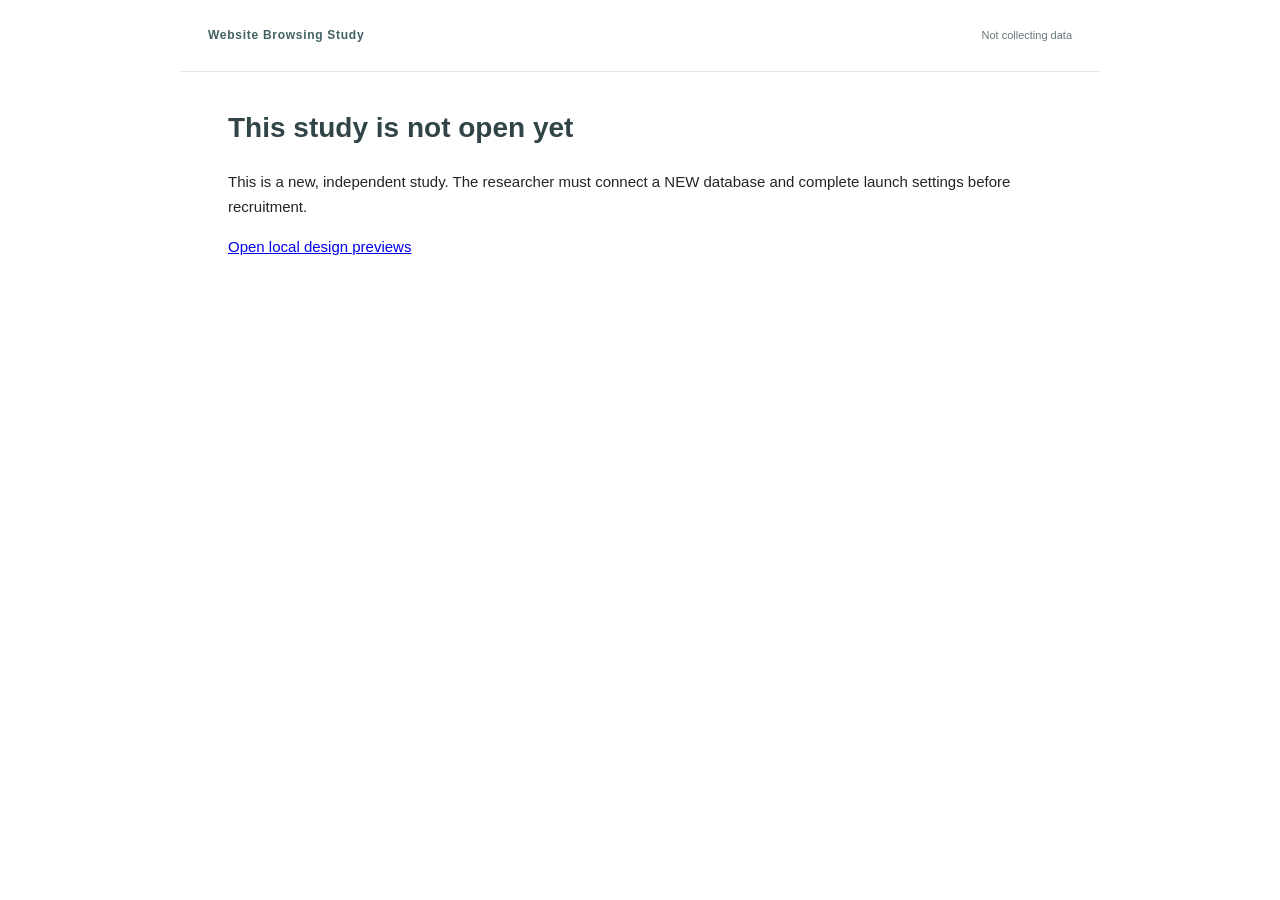
==== index.html @ c100ba01 "Add files via upload" ====
<!doctype html>
<html lang="en"><head><meta charset="utf-8"><meta name="viewport" content="width=device-width,initial-scale=1"><meta name="color-scheme" content="light"><meta name="robots" content="noindex,nofollow"><meta name="study-protocol" content="ameline-pilot2-pl1-pl3-20261017-p01"><title>Website Browsing Study</title><link rel="stylesheet" href="css/main.css"><script defer src="config.js"></script><script defer src="js/content.js"></script><script defer src="js/questions.js"></script><script defer src="js/trace.js"></script><script defer src="js/store.js"></script><script defer src="js/study.js"></script></head><body><div id="app"><p style="margin:40px">Loading the study interface…</p></div><noscript>Please enable JavaScript to use this study, or contact the researcher.</noscript></body></html>
---- css/main.css ----
/* Simple reference-matched presentation. No web-font download, reveal, timer or condition-specific styling. */
:root{--ink:#262422;--muted:#706a63;--line:#e5e0d8;--paper:#fff;--header:106px;--serif:Georgia,'Times New Roman',serif;--sans:Arial,'Helvetica Neue',sans-serif;color-scheme:light;scroll-padding-top:var(--header);font-family:var(--sans);color:var(--ink);background:#fff}
*{box-sizing:border-box}body{margin:0;font-size:15px;line-height:1.65}button,input,textarea{font:inherit;color:inherit}button{cursor:pointer}button:disabled{cursor:wait;opacity:.6}button:focus-visible,a:focus-visible,input:focus-visible,summary:focus-visible{outline:2px solid #846749;outline-offset:4px}button{border-radius:0}img{display:block;max-width:100%}[hidden]{display:none!important}h1,h2,h3,p{margin:0}h1,h2,h3{font-family:var(--serif);font-weight:400}p+p{margin-top:12px}.stimulus{min-height:100vh}.site-header{height:var(--header);background:#fff;border-bottom:1px solid var(--line);position:sticky;top:0;z-index:20;display:flex;flex-direction:column;align-items:center;justify-content:center;gap:14px}.wordmark{font-family:var(--serif);letter-spacing:.19em;font-size:24px;background:none;border:0;padding:0 0 0 .19em;line-height:1.1}.site-nav{display:flex;gap:34px;align-items:center}.site-nav button{font-size:10px;font-weight:600;letter-spacing:.12em;border:0;background:none;padding:4px 2px}.site-main{width:min(100%,1060px);margin:auto}.primary,.secondary{display:inline-flex;align-items:center;justify-content:center;gap:24px;min-height:43px;min-width:132px;padding:11px 26px;background:#282623;color:#fff;border:1px solid #282623;font-size:11px;letter-spacing:.12em;text-transform:uppercase;line-height:1.5}.light{background:#fff;color:#39332b;border:0}.secondary{background:#fff;color:#282623;border-color:#9b9184}.text-button{border:0;background:none;text-decoration:underline;text-underline-offset:4px;padding:6px;font-size:13px}.module{scroll-margin-top:var(--header);position:relative}.home{height:548px;display:grid;grid-template-columns:51% 49%;background:#ab957d;overflow:hidden}.hero-photo{height:548px;overflow:hidden;background:#ac967e}.hero-photo img{width:100%;height:100%;object-fit:contain;object-position:center}.hero-copy{padding:55px 36px 40px;display:flex;flex-direction:column;justify-content:center;align-items:center;text-align:center;color:#fff;background:linear-gradient(90deg,#ac967e,#a48d74)}.hero-copy h1{font-size:49px;line-height:1.04;letter-spacing:.025em;margin-bottom:22px}.hero-copy p{font-family:var(--serif);font-size:21px;max-width:245px;line-height:1.28;margin-bottom:34px}.collection{height:548px;overflow:hidden;background:#d9d1c6;display:flex;flex-direction:column}.collection-copy{text-align:center;display:flex;flex-direction:column;align-items:center;justify-content:center;min-height:310px;padding:44px 30px 36px;background:#c6bbaa;color:#fff}.collection-copy h2{font-size:39px;margin-bottom:18px;line-height:1.15}.collection-copy p{font-family:var(--serif);font-size:18px;line-height:1.42;max-width:455px;margin-bottom:25px}.collection-photo{height:238px;width:100%;overflow:hidden}.collection-photo img{width:100%;height:100%;object-fit:cover;object-position:50% 45%}.products{padding:46px 34px 52px;display:grid;grid-template-columns:140px minmax(0,1fr);gap:28px;min-height:730px;background:#fff}.categories{padding-top:60px;font-size:11px;line-height:2.9}.categories p{font-size:10px;font-weight:bold;letter-spacing:.06em}.categories span{display:block;color:#67625a}.product-area h2{text-align:center;font-size:27px;line-height:1.2;margin-bottom:25px}.product-grid{display:grid;grid-template-columns:1fr 1fr;gap:26px 20px;max-width:604px;margin:auto}.product-card{border:0;background:none;padding:0;text-align:left;display:block;width:100%}.product-photo{display:block;aspect-ratio:1.15;background:#ece9e3;overflow:hidden}.product-photo img{height:100%;width:100%;object-fit:contain}.product-name{display:block;font-family:var(--serif);font-size:17px;margin-top:9px;line-height:1.35}.product-color{display:block;font-size:12px;line-height:1.5;color:var(--muted);margin-top:2px}.pdp{display:grid;grid-template-columns:minmax(0,1.08fr) minmax(0,1fr);gap:50px;align-items:start;padding:46px 44px 55px;min-height:660px}.pdp-photo{background:#ebe7e0}.pdp-photo img{width:100%;max-height:566px;object-fit:contain}.pdp-info{padding:10px 0}.pdp-info h1{font-size:31px;line-height:1.2;margin-bottom:24px}.pdp-description{font-family:var(--serif);font-size:20px;line-height:1.35;max-width:285px;margin-bottom:22px}.color-label{font-size:12px;color:var(--muted);margin-bottom:13px}.swatches{display:flex;gap:15px;margin:0 0 27px}.swatch{height:29px;width:29px;border-radius:50%;border:1px solid #a49889;padding:0}.swatch[aria-pressed=true]{outline:1px solid #34302a;outline-offset:4px}.add-selection{width:100%;margin-bottom:20px}.bag-notice{font-size:12px;padding-bottom:13px}.pdp-info details{border-top:1px solid var(--line)}.pdp-info details:last-of-type{border-bottom:1px solid var(--line)}summary{cursor:pointer;list-style:none}summary::-webkit-details-marker{display:none}.pdp-info summary{font-family:var(--serif);font-size:15px;padding:12px 0;display:flex;justify-content:space-between}.pdp-info summary:after{content:'+'}.pdp-info details[open] summary:after{content:'−'}.pdp-info details p{font-size:13px;color:var(--muted);padding:0 0 16px}.study-next{margin-top:25px}.study-next .secondary{width:100%}.site-footer{max-width:1060px;margin:auto;border-top:1px solid #eee9e2;text-align:center;font-size:10px;color:#8f877b;letter-spacing:.1em;padding:15px}
/* Research forms are not the brand stimulus. No product images on questionnaire pages. */
.preview-banner{background:#f2eadc;border-bottom:1px solid #ded0bb;text-align:center;color:#675139;padding:9px 14px;font-size:12px}.study-top{height:72px;max-width:920px;margin:auto;display:flex;align-items:center;justify-content:space-between;padding:0 28px;border-bottom:1px solid #e4e8e8}.study-top strong{font-size:12px;letter-spacing:.06em;color:#436064}.study-top span{font-size:11px;color:#677579}.study-shell{max-width:880px;margin:auto;padding:38px 28px 72px}.study-shell h1{font-family:var(--sans);font-weight:600;font-size:28px;line-height:1.25;margin-bottom:25px;color:#314448}.study-shell h2{font-family:var(--sans);font-size:17px;font-weight:600;line-height:1.4;margin:27px 0 10px}.study-shell p{line-height:1.65;margin-bottom:15px}.choice{display:flex;gap:11px;align-items:center;padding:9px 0;line-height:1.4}.choice input{accent-color:#405e61;width:17px;height:17px}.input-label{display:block;font-weight:600;margin:18px 0 8px}input[type=text],input[type=number],textarea{padding:10px 12px;border:1px solid #bec6c7;background:white;max-width:100%;font-size:15px}input[type=text],textarea{width:100%}textarea{min-height:100px}.info-box{background:#f5f7f7;padding:18px 20px;margin:21px 0}.info-box p:last-child{margin-bottom:0}.actions{display:flex;justify-content:space-between;gap:16px;margin-top:30px;flex-wrap:wrap}.study-shell .primary{background:#3f5c5f;border-color:#3f5c5f;letter-spacing:.025em;font-weight:bold;text-transform:none;font-size:13px}.study-shell .secondary{letter-spacing:0;text-transform:none;font-size:13px}.msg{font-size:13px;color:#706656;min-height:23px;margin-top:16px!important}.msg.error{color:#963b31}.msg.ok{color:#426449}.target-text{border-left:3px solid #bdcaca;padding:6px 18px;margin:20px 0 22px}.target-text strong{font-size:18px;display:block;margin-bottom:4px}.target-text span{font-size:14px;display:block}.scale-caption{font-size:12px;color:#52676a;margin:10px 0 13px!important}.matrix{width:100%;border-collapse:collapse;table-layout:fixed}.matrix th{font-weight:400;font-size:12px;background:#eaf0f0;padding:8px 4px}.matrix th:first-child{text-align:left;width:57%;padding-left:11px}.matrix th:not(:first-child){width:6.1428%}.matrix td{border-bottom:1px solid #d9e1e1;padding:11px 4px;vertical-align:middle}.matrix td:first-child{padding-left:11px;padding-right:13px;font-size:14px;line-height:1.5}.matrix tr:nth-child(even) td{background:#f7f9f9}.matrix td label{display:flex;align-items:center;justify-content:center;min-height:32px;cursor:pointer}.matrix input{margin:0;width:17px;height:17px;accent-color:#405e61}.matrix .clear-answer{font:11px var(--sans);color:#61777a;background:none;border:0;text-decoration:underline;display:block;padding:3px 0 0}.wtp-row{display:flex;align-items:center;gap:13px;flex-wrap:wrap}.wtp-row input[type=number]{width:180px}.wtp-help{font-size:13px;color:#53696b}.technical-link{position:fixed;right:15px;bottom:12px;border:1px solid #ddd5cb;background:#ffffffed;font-size:11px;padding:6px 10px;z-index:40}.preview-tool{position:fixed;left:14px;bottom:12px;z-index:45;background:#fff;border:1px solid #d1c4b3;font-size:12px;max-width:265px}.preview-tool summary{padding:6px 10px}.preview-tool div{padding:9px 12px;border-top:1px solid #ddd}.dialog-overlay{position:fixed;inset:0;background:#0004;display:flex;align-items:center;justify-content:center;z-index:60;padding:25px}.dialog-panel{background:#fff;max-width:590px;width:100%;padding:30px}.dialog-panel h2{font-size:26px;margin-bottom:15px}.dialog-panel .actions{gap:8px}.privacy-notice{margin-top:10px}.privacy-notice summary{font-size:13px;text-decoration:underline;color:#435d62}.privacy-notice div{font-size:13px;padding-top:12px}.optional-hint{font-size:12px;color:#6c7b7c}
@media(max-width:700px){:root{--header:96px}.site-nav{gap:30px}.wordmark{font-size:23px}.home{height:490px;grid-template-columns:46% 54%}.hero-photo{height:490px}.hero-copy{padding:30px 14px}.hero-copy h1{font-size:29px}.hero-copy p{font-size:17px}.primary{padding:10px 15px;min-width:110px;gap:12px}.collection{height:490px}.collection-copy{min-height:290px;padding:34px 25px}.collection-copy h2{font-size:31px}.collection-copy p{font-size:17px}.collection-photo{height:200px}.products{padding:30px 18px;grid-template-columns:1fr;gap:15px;min-height:600px}.categories{padding:0;display:flex;align-items:center;gap:17px;line-height:1.4}.categories span{font-size:10px}.categories span:last-child{display:none}.product-area h2{font-size:25px;margin-bottom:19px}.product-grid{gap:24px 14px}.product-photo{aspect-ratio:.95}.product-name{font-size:16px}.pdp{grid-template-columns:1fr;padding:24px 22px 70px;gap:26px}.pdp-photo{max-width:370px;margin:auto}.pdp-info{padding:0}.pdp-info h1{font-size:29px}.pdp-description{max-width:none}.study-shell{padding:27px 17px 68px}.study-shell h1{font-size:24px}.study-top{padding:0 17px}.study-top strong{font-size:10px}.study-top span{font-size:10px}.matrix thead{position:absolute;width:1px;height:1px;overflow:hidden;clip:rect(0,0,0,0)}.matrix tbody{display:block}.matrix tr{display:grid;grid-template-columns:repeat(7,1fr);padding:11px 0;border-top:1px solid #dce4e4}.matrix td{border:0;padding:7px 0}.matrix td:first-child{grid-column:1/-1;padding:4px 2px 10px}.matrix td label{flex-direction:column;gap:6px}.matrix td:not(:first-child) label:after{content:attr(data-label);font-size:12px}.matrix tr:nth-child(even) td{background:none}.matrix tr:nth-child(even){background:#f7f9f9}.wtp-row{gap:10px}.target-text strong{font-size:17px}.dialog-panel{padding:22px}.dialog-panel .primary,.dialog-panel .secondary{font-size:10px}}
@media(prefers-reduced-motion:reduce){*{scroll-behavior:auto!important}}
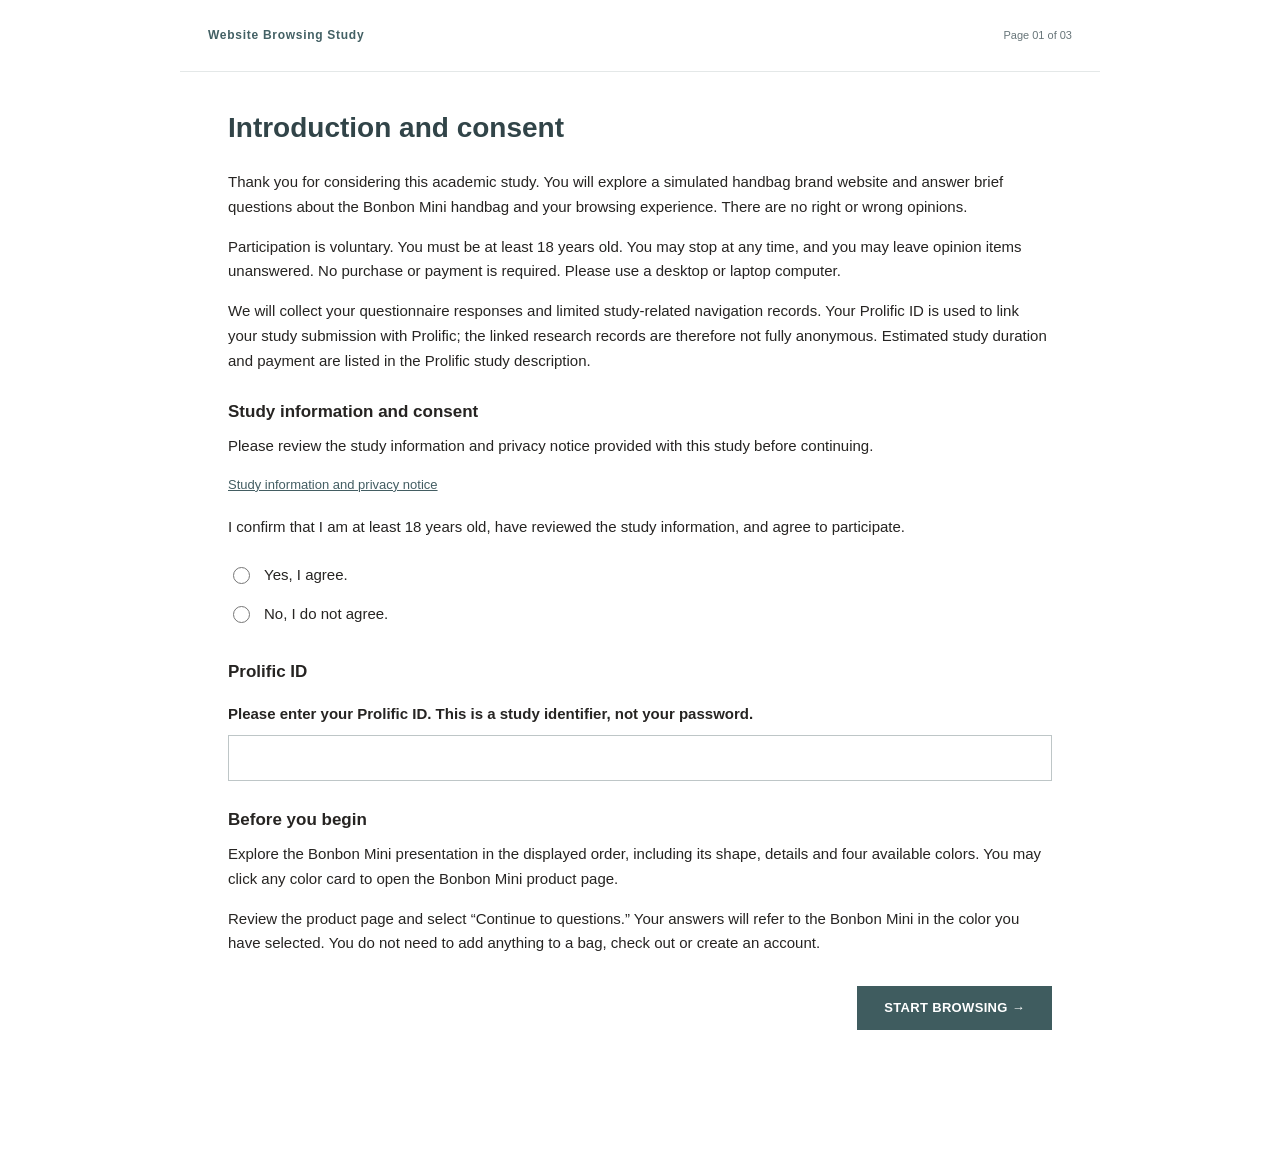
==== commit 82fabc25: "Add files via upload" ====
--- a/index.html
+++ b/index.html
@@ -1,2 +1,37 @@
 <!doctype html>
-<html lang="en"><head><meta charset="utf-8"><meta name="viewport" content="width=device-width,initial-scale=1"><meta name="color-scheme" content="light"><meta name="robots" content="noindex,nofollow"><meta name="study-protocol" content="ameline-pilot2-pl1-pl3-20261017-p01"><title>Website Browsing Study</title><link rel="stylesheet" href="css/main.css"><script defer src="config.js"></script><script defer src="js/content.js"></script><script defer src="js/questions.js"></script><script defer src="js/trace.js"></script><script defer src="js/store.js"></script><script defer src="js/study.js"></script></head><body><div id="app"><p style="margin:40px">Loading the study interface…</p></div><noscript>Please enable JavaScript to use this study, or contact the researcher.</noscript></body></html>
+<html lang="en">
+<head>
+<meta charset="utf-8"><meta name="viewport" content="width=device-width,initial-scale=1">
+<meta name="color-scheme" content="light"><meta name="robots" content="noindex,nofollow">
+<meta name="study-protocol" content="ameline-pilot2-pl1-pl3-20261017-p01">
+<meta name="entry-update" content="entryfix-20261018-01">
+<title>Website Browsing Study</title>
+<link rel="stylesheet" href="css/main.css?v=entryfix-20261018-01">
+<script>
+// No backend request is sent by this loader. It reports missing/mixed static files.
+(function(){
+ const failed=[];
+ window.addEventListener('error',function(e){if(e.target&&e.target.tagName==='SCRIPT')failed.push(e.target.getAttribute('src')||'script');},true);
+ window.addEventListener('load',function(){
+  // The application diagnostics is the final init marker; do not send or display credentials.
+  if(typeof window.STUDY_DIAGNOSTICS==='function'&&window.STUDY_DIAGNOSTICS().entryRevision==='entryfix-20261018-01')return;
+  const app=document.getElementById('app');if(!app)return;
+  app.replaceChildren();
+  const main=document.createElement('main');main.style.cssText='max-width:900px;margin:50px auto;padding:24px;font:17px/1.7 system-ui';
+  const h=document.createElement('h1');h.textContent='The website update is incomplete';main.append(h);
+  const p=document.createElement('p');p.textContent='Some website files could not be loaded or belong to another update. Please contact the researcher. This is not evidence of a database failure.';main.append(p);
+  const a=document.createElement('a');a.href='deployment-check.html';a.textContent='Researcher: check the upload';main.append(a);
+  if(failed.length){const pre=document.createElement('pre');pre.style.whiteSpace='pre-wrap';pre.textContent='Files not loaded: '+failed.join(', ');main.append(pre);}
+  app.append(main);
+ });
+})();
+</script>
+<script defer src="config.js?v=entryfix-20261018-01"></script>
+<script defer src="js/content.js?v=entryfix-20261018-01"></script>
+<script defer src="js/questions.js?v=entryfix-20261018-01"></script>
+<script defer src="js/trace.js?v=entryfix-20261018-01"></script>
+<script defer src="js/store.js?v=entryfix-20261018-01"></script>
+<script defer src="js/study.js?v=entryfix-20261018-01"></script>
+</head>
+<body><div id="app"><p style="margin:40px">Loading the study interface…</p></div><noscript>Please enable JavaScript to use this study, or contact the researcher.</noscript></body>
+</html>
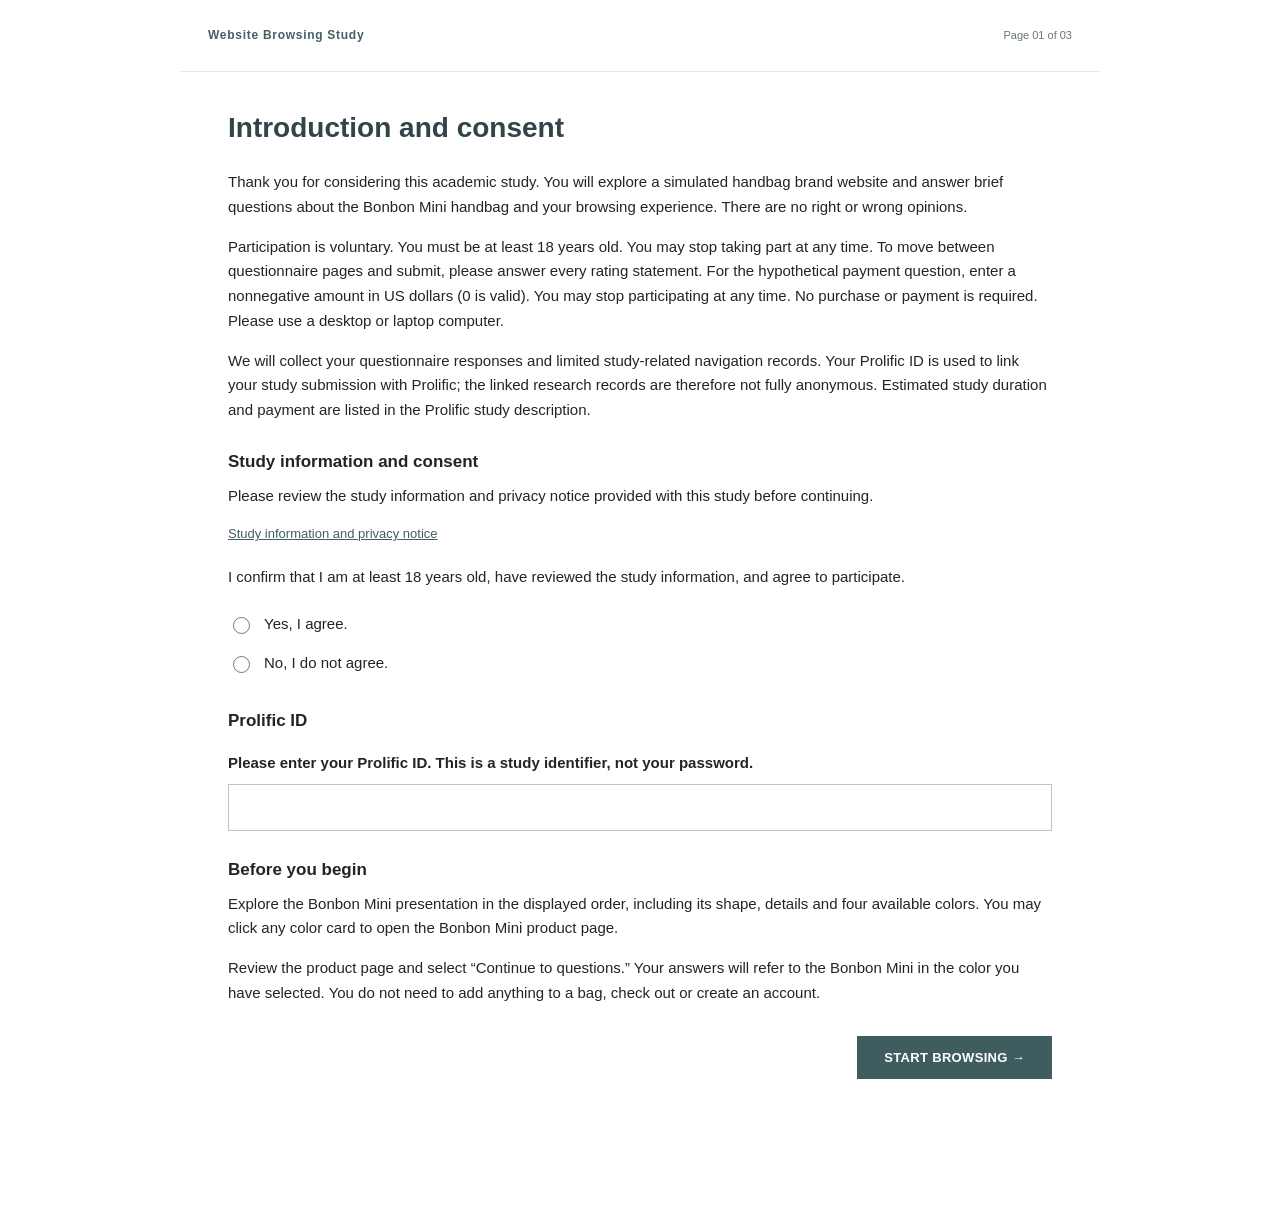
==== commit 200f9c35: "Add files via upload" ====
--- a/index.html
+++ b/index.html
@@ -4,9 +4,9 @@
 <meta charset="utf-8"><meta name="viewport" content="width=device-width,initial-scale=1">
 <meta name="color-scheme" content="light"><meta name="robots" content="noindex,nofollow">
 <meta name="study-protocol" content="ameline-pilot2-pl1-pl3-20261017-p01">
-<meta name="entry-update" content="entryfix-20261018-01">
+<meta name="entry-update" content="wtp-required-20261019-02">
 <title>Website Browsing Study</title>
-<link rel="stylesheet" href="css/main.css?v=entryfix-20261018-01">
+<link rel="stylesheet" href="css/main.css?v=wtp-required-20261019-02">
 <script>
 // No backend request is sent by this loader. It reports missing/mixed static files.
 (function(){
@@ -14,7 +14,7 @@
  window.addEventListener('error',function(e){if(e.target&&e.target.tagName==='SCRIPT')failed.push(e.target.getAttribute('src')||'script');},true);
  window.addEventListener('load',function(){
   // The application diagnostics is the final init marker; do not send or display credentials.
-  if(typeof window.STUDY_DIAGNOSTICS==='function'&&window.STUDY_DIAGNOSTICS().entryRevision==='entryfix-20261018-01')return;
+  if(typeof window.STUDY_DIAGNOSTICS==='function'&&window.STUDY_DIAGNOSTICS().entryRevision==='wtp-required-20261019-02')return;
   const app=document.getElementById('app');if(!app)return;
   app.replaceChildren();
   const main=document.createElement('main');main.style.cssText='max-width:900px;margin:50px auto;padding:24px;font:17px/1.7 system-ui';
@@ -26,12 +26,12 @@
  });
 })();
 </script>
-<script defer src="config.js?v=entryfix-20261018-01"></script>
-<script defer src="js/content.js?v=entryfix-20261018-01"></script>
-<script defer src="js/questions.js?v=entryfix-20261018-01"></script>
-<script defer src="js/trace.js?v=entryfix-20261018-01"></script>
-<script defer src="js/store.js?v=entryfix-20261018-01"></script>
-<script defer src="js/study.js?v=entryfix-20261018-01"></script>
+<script defer src="config.js?v=wtp-required-20261019-02"></script>
+<script defer src="js/content.js?v=wtp-required-20261019-02"></script>
+<script defer src="js/questions.js?v=wtp-required-20261019-02"></script>
+<script defer src="js/trace.js?v=wtp-required-20261019-02"></script>
+<script defer src="js/store.js?v=wtp-required-20261019-02"></script>
+<script defer src="js/study.js?v=wtp-required-20261019-02"></script>
 </head>
 <body><div id="app"><p style="margin:40px">Loading the study interface…</p></div><noscript>Please enable JavaScript to use this study, or contact the researcher.</noscript></body>
 </html>
--- a/css/main.css
+++ b/css/main.css
@@ -5,3 +5,12 @@
 .preview-banner{background:#f2eadc;border-bottom:1px solid #ded0bb;text-align:center;color:#675139;padding:9px 14px;font-size:12px}.study-top{height:72px;max-width:920px;margin:auto;display:flex;align-items:center;justify-content:space-between;padding:0 28px;border-bottom:1px solid #e4e8e8}.study-top strong{font-size:12px;letter-spacing:.06em;color:#436064}.study-top span{font-size:11px;color:#677579}.study-shell{max-width:880px;margin:auto;padding:38px 28px 72px}.study-shell h1{font-family:var(--sans);font-weight:600;font-size:28px;line-height:1.25;margin-bottom:25px;color:#314448}.study-shell h2{font-family:var(--sans);font-size:17px;font-weight:600;line-height:1.4;margin:27px 0 10px}.study-shell p{line-height:1.65;margin-bottom:15px}.choice{display:flex;gap:11px;align-items:center;padding:9px 0;line-height:1.4}.choice input{accent-color:#405e61;width:17px;height:17px}.input-label{display:block;font-weight:600;margin:18px 0 8px}input[type=text],input[type=number],textarea{padding:10px 12px;border:1px solid #bec6c7;background:white;max-width:100%;font-size:15px}input[type=text],textarea{width:100%}textarea{min-height:100px}.info-box{background:#f5f7f7;padding:18px 20px;margin:21px 0}.info-box p:last-child{margin-bottom:0}.actions{display:flex;justify-content:space-between;gap:16px;margin-top:30px;flex-wrap:wrap}.study-shell .primary{background:#3f5c5f;border-color:#3f5c5f;letter-spacing:.025em;font-weight:bold;text-transform:none;font-size:13px}.study-shell .secondary{letter-spacing:0;text-transform:none;font-size:13px}.msg{font-size:13px;color:#706656;min-height:23px;margin-top:16px!important}.msg.error{color:#963b31}.msg.ok{color:#426449}.target-text{border-left:3px solid #bdcaca;padding:6px 18px;margin:20px 0 22px}.target-text strong{font-size:18px;display:block;margin-bottom:4px}.target-text span{font-size:14px;display:block}.scale-caption{font-size:12px;color:#52676a;margin:10px 0 13px!important}.matrix{width:100%;border-collapse:collapse;table-layout:fixed}.matrix th{font-weight:400;font-size:12px;background:#eaf0f0;padding:8px 4px}.matrix th:first-child{text-align:left;width:57%;padding-left:11px}.matrix th:not(:first-child){width:6.1428%}.matrix td{border-bottom:1px solid #d9e1e1;padding:11px 4px;vertical-align:middle}.matrix td:first-child{padding-left:11px;padding-right:13px;font-size:14px;line-height:1.5}.matrix tr:nth-child(even) td{background:#f7f9f9}.matrix td label{display:flex;align-items:center;justify-content:center;min-height:32px;cursor:pointer}.matrix input{margin:0;width:17px;height:17px;accent-color:#405e61}.matrix .clear-answer{font:11px var(--sans);color:#61777a;background:none;border:0;text-decoration:underline;display:block;padding:3px 0 0}.wtp-row{display:flex;align-items:center;gap:13px;flex-wrap:wrap}.wtp-row input[type=number]{width:180px}.wtp-help{font-size:13px;color:#53696b}.technical-link{position:fixed;right:15px;bottom:12px;border:1px solid #ddd5cb;background:#ffffffed;font-size:11px;padding:6px 10px;z-index:40}.preview-tool{position:fixed;left:14px;bottom:12px;z-index:45;background:#fff;border:1px solid #d1c4b3;font-size:12px;max-width:265px}.preview-tool summary{padding:6px 10px}.preview-tool div{padding:9px 12px;border-top:1px solid #ddd}.dialog-overlay{position:fixed;inset:0;background:#0004;display:flex;align-items:center;justify-content:center;z-index:60;padding:25px}.dialog-panel{background:#fff;max-width:590px;width:100%;padding:30px}.dialog-panel h2{font-size:26px;margin-bottom:15px}.dialog-panel .actions{gap:8px}.privacy-notice{margin-top:10px}.privacy-notice summary{font-size:13px;text-decoration:underline;color:#435d62}.privacy-notice div{font-size:13px;padding-top:12px}.optional-hint{font-size:12px;color:#6c7b7c}
 @media(max-width:700px){:root{--header:96px}.site-nav{gap:30px}.wordmark{font-size:23px}.home{height:490px;grid-template-columns:46% 54%}.hero-photo{height:490px}.hero-copy{padding:30px 14px}.hero-copy h1{font-size:29px}.hero-copy p{font-size:17px}.primary{padding:10px 15px;min-width:110px;gap:12px}.collection{height:490px}.collection-copy{min-height:290px;padding:34px 25px}.collection-copy h2{font-size:31px}.collection-copy p{font-size:17px}.collection-photo{height:200px}.products{padding:30px 18px;grid-template-columns:1fr;gap:15px;min-height:600px}.categories{padding:0;display:flex;align-items:center;gap:17px;line-height:1.4}.categories span{font-size:10px}.categories span:last-child{display:none}.product-area h2{font-size:25px;margin-bottom:19px}.product-grid{gap:24px 14px}.product-photo{aspect-ratio:.95}.product-name{font-size:16px}.pdp{grid-template-columns:1fr;padding:24px 22px 70px;gap:26px}.pdp-photo{max-width:370px;margin:auto}.pdp-info{padding:0}.pdp-info h1{font-size:29px}.pdp-description{max-width:none}.study-shell{padding:27px 17px 68px}.study-shell h1{font-size:24px}.study-top{padding:0 17px}.study-top strong{font-size:10px}.study-top span{font-size:10px}.matrix thead{position:absolute;width:1px;height:1px;overflow:hidden;clip:rect(0,0,0,0)}.matrix tbody{display:block}.matrix tr{display:grid;grid-template-columns:repeat(7,1fr);padding:11px 0;border-top:1px solid #dce4e4}.matrix td{border:0;padding:7px 0}.matrix td:first-child{grid-column:1/-1;padding:4px 2px 10px}.matrix td label{flex-direction:column;gap:6px}.matrix td:not(:first-child) label:after{content:attr(data-label);font-size:12px}.matrix tr:nth-child(even) td{background:none}.matrix tr:nth-child(even){background:#f7f9f9}.wtp-row{gap:10px}.target-text strong{font-size:17px}.dialog-panel{padding:22px}.dialog-panel .primary,.dialog-panel .secondary{font-size:10px}}
 @media(prefers-reduced-motion:reduce){*{scroll-behavior:auto!important}}
+
+/* Pilot 2 mandatory-response protocol: unmistakable per-item and WTP feedback. */
+.required-star{color:#9b3b32;font-weight:700}
+.required-note{background:#edf4f4;border-left:3px solid #426668;padding:11px 14px;font-size:14px;margin:12px 0 22px}
+.validation-message{background:#fff1ef;color:#90352e;border-left:4px solid #b95043;padding:14px 16px;margin:0 0 24px;font-weight:600}
+.matrix tr.question-missing td{background:#fff2ef!important}
+.matrix tr.question-missing td:first-child:after{content:' Required — please select 1–7';display:block;color:#93372c;font-size:12px;font-weight:600;margin-top:5px}
+.wtp-row.question-missing{padding:10px 12px;background:#fff2ef;outline:1px solid #d28b80;outline-offset:3px}
+.wtp-row.question-missing:after{content:'Required — enter an amount (0 is valid) or select Prefer not to answer';width:100%;font-size:12px;color:#93372c;font-weight:600}
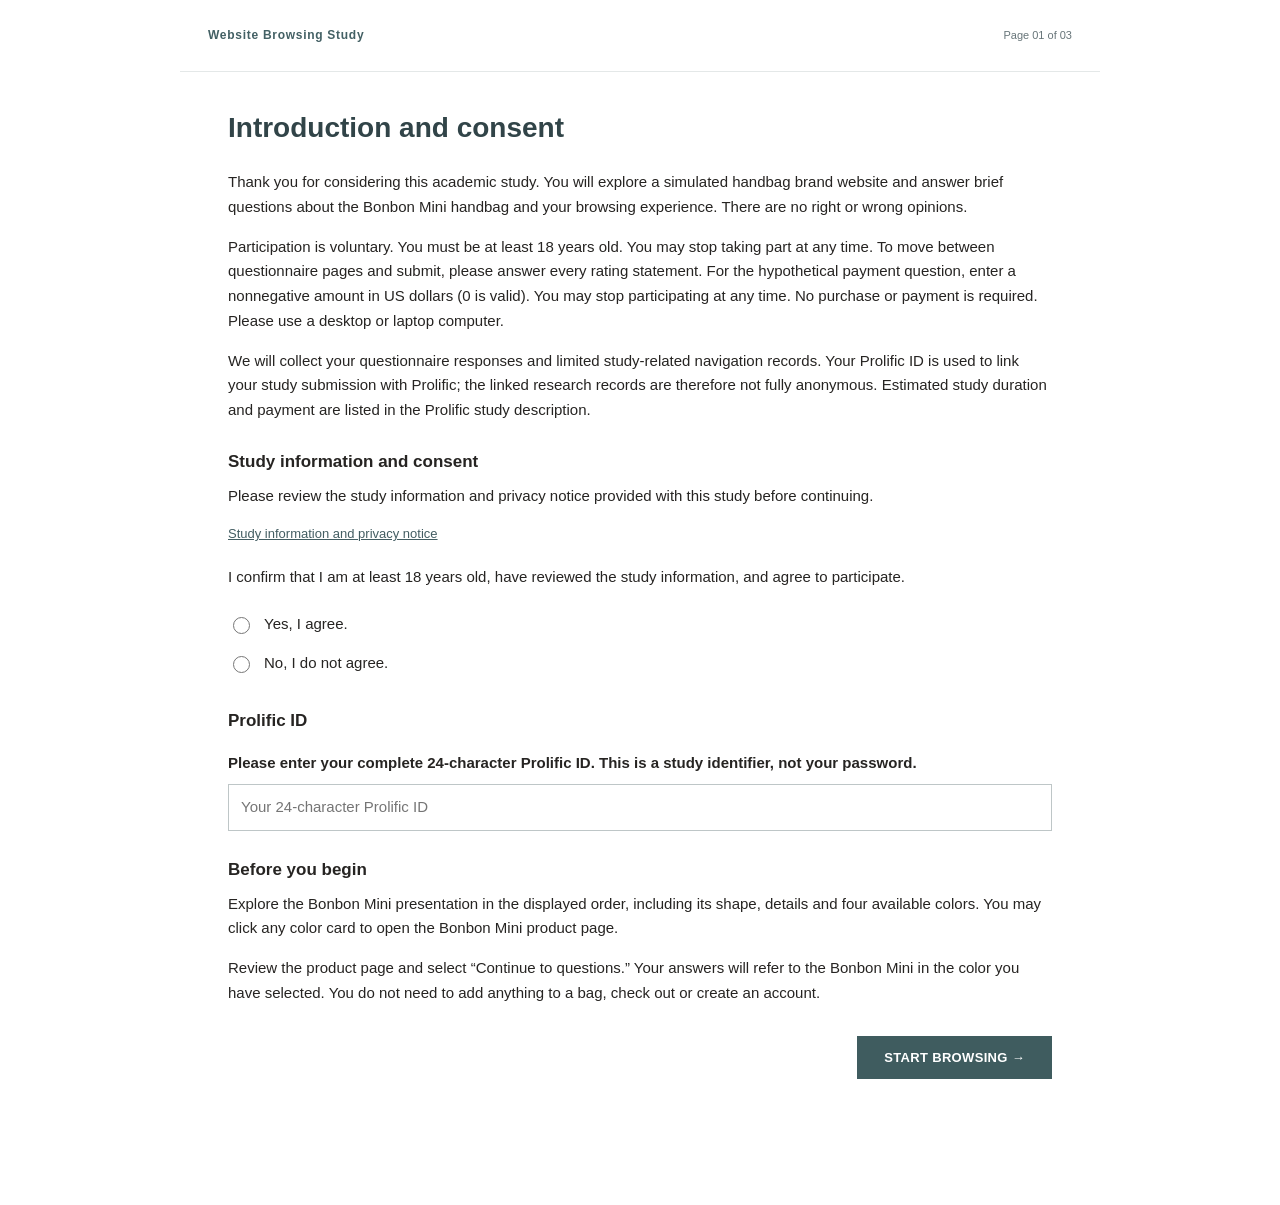
==== commit e5c2a386: "Add files via upload" ====
--- a/index.html
+++ b/index.html
@@ -4,9 +4,9 @@
 <meta charset="utf-8"><meta name="viewport" content="width=device-width,initial-scale=1">
 <meta name="color-scheme" content="light"><meta name="robots" content="noindex,nofollow">
 <meta name="study-protocol" content="ameline-pilot2-pl1-pl3-20261017-p01">
-<meta name="entry-update" content="wtp-required-20261019-02">
+<meta name="entry-update" content="integrated-ab-idfix-20261019-04">
 <title>Website Browsing Study</title>
-<link rel="stylesheet" href="css/main.css?v=wtp-required-20261019-02">
+<link rel="stylesheet" href="css/main.css?v=integrated-ab-idfix-20261019-04">
 <script>
 // No backend request is sent by this loader. It reports missing/mixed static files.
 (function(){
@@ -14,7 +14,7 @@
  window.addEventListener('error',function(e){if(e.target&&e.target.tagName==='SCRIPT')failed.push(e.target.getAttribute('src')||'script');},true);
  window.addEventListener('load',function(){
   // The application diagnostics is the final init marker; do not send or display credentials.
-  if(typeof window.STUDY_DIAGNOSTICS==='function'&&window.STUDY_DIAGNOSTICS().entryRevision==='wtp-required-20261019-02')return;
+  if(typeof window.STUDY_DIAGNOSTICS==='function'&&window.STUDY_DIAGNOSTICS().entryRevision==='integrated-ab-idfix-20261019-04')return;
   const app=document.getElementById('app');if(!app)return;
   app.replaceChildren();
   const main=document.createElement('main');main.style.cssText='max-width:900px;margin:50px auto;padding:24px;font:17px/1.7 system-ui';
@@ -26,12 +26,12 @@
  });
 })();
 </script>
-<script defer src="config.js?v=wtp-required-20261019-02"></script>
-<script defer src="js/content.js?v=wtp-required-20261019-02"></script>
-<script defer src="js/questions.js?v=wtp-required-20261019-02"></script>
-<script defer src="js/trace.js?v=wtp-required-20261019-02"></script>
-<script defer src="js/store.js?v=wtp-required-20261019-02"></script>
-<script defer src="js/study.js?v=wtp-required-20261019-02"></script>
+<script defer src="config.js?v=integrated-ab-idfix-20261019-04"></script>
+<script defer src="js/content.js?v=integrated-ab-idfix-20261019-04"></script>
+<script defer src="js/questions.js?v=integrated-ab-idfix-20261019-04"></script>
+<script defer src="js/trace.js?v=integrated-ab-idfix-20261019-04"></script>
+<script defer src="js/store.js?v=integrated-ab-idfix-20261019-04"></script>
+<script defer src="js/study.js?v=integrated-ab-idfix-20261019-04"></script>
 </head>
 <body><div id="app"><p style="margin:40px">Loading the study interface…</p></div><noscript>Please enable JavaScript to use this study, or contact the researcher.</noscript></body>
 </html>
--- a/css/main.css
+++ b/css/main.css
@@ -13,4 +13,4 @@
 .matrix tr.question-missing td{background:#fff2ef!important}
 .matrix tr.question-missing td:first-child:after{content:' Required — please select 1–7';display:block;color:#93372c;font-size:12px;font-weight:600;margin-top:5px}
 .wtp-row.question-missing{padding:10px 12px;background:#fff2ef;outline:1px solid #d28b80;outline-offset:3px}
-.wtp-row.question-missing:after{content:'Required — enter an amount (0 is valid) or select Prefer not to answer';width:100%;font-size:12px;color:#93372c;font-weight:600}
+.wtp-row.question-missing:after{content:'Required — enter an amount in US dollars (0 is valid)';width:100%;font-size:12px;color:#93372c;font-weight:600}
